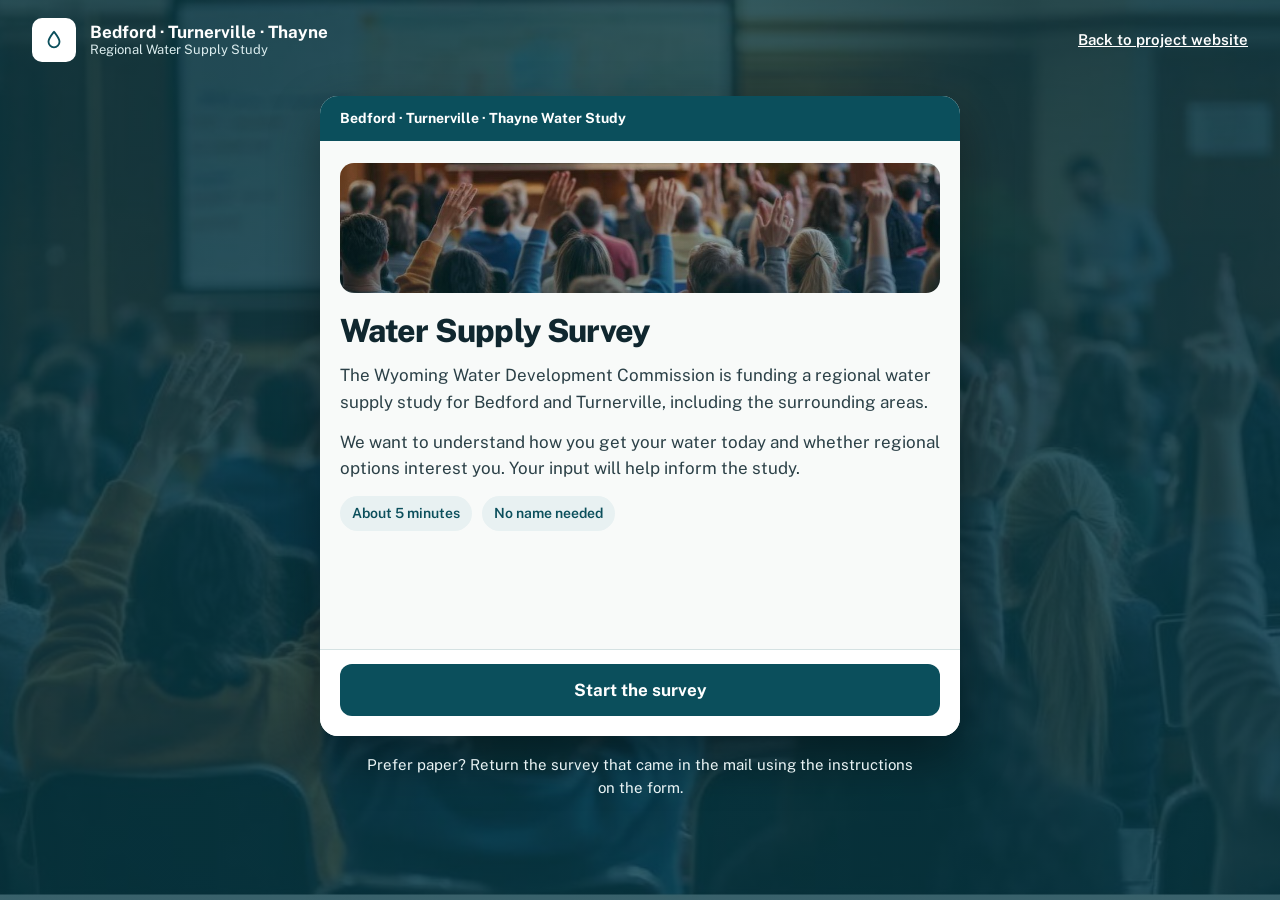
==== survey/index.html @ 4b42e304 "Add site, survey and Apps Script" ====
<!DOCTYPE html>
<html lang="en">
<head>
<meta charset="utf-8">
<meta name="viewport" content="width=device-width, initial-scale=1">
<title>Water Supply Survey · Bedford · Turnerville · Thayne Water Study</title>
<meta name="description" content="A 5-minute, anonymous survey about water supply in Bedford, Turnerville and Thayne, Wyoming.">
<meta name="robots" content="noindex">
<link rel="icon" href="../assets/img/favicon.svg" type="image/svg+xml">
<link rel="preconnect" href="https://fonts.googleapis.com">
<link rel="preconnect" href="https://fonts.gstatic.com" crossorigin>
<link href="https://fonts.googleapis.com/css2?family=Public+Sans:wght@400;500;600;700;800&display=swap" rel="stylesheet">
<link rel="stylesheet" href="../assets/css/site.css">
</head>
<body class="survey-page">
<a class="skip-link" href="#sv">Skip to survey</a>
<div class="sv-top on-dark">
  <a class="brand" href="../" aria-label="Project home">
    <span class="brand-mark"><svg width="22" height="22" viewBox="0 0 24 24" fill="none" stroke="#0B4F5C" stroke-width="2" stroke-linecap="round" stroke-linejoin="round" aria-hidden="true"><path d="M12 3c3.5 4.5 6 7.5 6 11a6 6 0 0 1-12 0c0-3.5 2.5-6.5 6-11z"/></svg></span>
    <span class="brand-text"><span class="brand-name">Bedford · Turnerville · Thayne</span><span class="brand-sub">Regional Water Supply Study</span></span>
  </a>
  <a class="back" href="../">Back to project website</a>
</div>
<div class="sv-wrap on-dark">
  <div class="sv-card" style="color:var(--ink)">
    <div class="sv-bar" aria-hidden="true">Bedford · Turnerville · Thayne Water Study</div>
    <div id="sv" aria-live="polite">
      <noscript><div class="sv-body"><h1>This survey needs JavaScript</h1><p>Please turn on JavaScript, or return the mailed paper survey. Questions? Email <a href="mailto:survey@bedfordturnervillewater.com">survey@bedfordturnervillewater.com</a>.</p></div></noscript>
    </div>
  </div>
  <p class="sv-paper">Prefer paper? Return the survey that came in the mail using the instructions on the form.</p>
</div>
<script src="../assets/js/config.js"></script>
<script src="../assets/js/survey.js"></script>
</body>
</html>
---- assets/css/site.css ----
/* Bedford · Turnerville · Thayne Water Study — shared styles */
:root{
  --ink:#10272F; --deep:#0B4F5C; --teal:#0F7482; --wash:#E8F1F2; --ground:#F8FAF9;
  --line:#D5E2E3; --muted:#43575D; --body:#2B4047; --amber:#F2B24C; --error:#B3261E; --field:#9DB5B9;
}
*,*::before,*::after{box-sizing:border-box}
html{scroll-behavior:smooth}
@media (prefers-reduced-motion:reduce){html{scroll-behavior:auto}*{transition:none!important}}
body{margin:0;font-family:'Public Sans',system-ui,-apple-system,'Segoe UI',Roboto,Arial,sans-serif;color:var(--ink);background:var(--ground);line-height:1.5;-webkit-text-size-adjust:100%}
img,svg{max-width:100%}
a{color:var(--teal)}
a:hover{color:var(--deep)}
:focus-visible{outline:3px solid var(--deep);outline-offset:2px}
.on-dark :focus-visible{outline-color:var(--amber)}
.skip-link{position:absolute;left:-9999px;top:8px;background:#fff;color:var(--ink);padding:10px 16px;border-radius:8px;z-index:100;font-weight:700}
.skip-link:focus{left:8px}
.wrap{max-width:1180px;margin:0 auto;padding:0 32px}

/* Header */
.site-header{background:#fff;border-bottom:1px solid var(--line)}
.site-header .wrap{display:flex;flex-wrap:wrap;align-items:center;justify-content:space-between;gap:16px;padding-top:16px;padding-bottom:16px}
.brand{display:flex;align-items:center;gap:14px;text-decoration:none;color:var(--ink)}
.brand:hover{color:var(--ink)}
.brand-mark{width:44px;height:44px;border-radius:10px;background:var(--deep);display:flex;align-items:center;justify-content:center;flex:0 0 auto}
.brand-text{display:flex;flex-direction:column;line-height:1.2}
.brand-name{font-size:17px;font-weight:700}
.brand-sub{font-size:13px;color:var(--muted)}
.nav{display:flex;flex-wrap:wrap;align-items:center;gap:26px;font-size:15px;font-weight:500}
.nav a:not(.btn){color:var(--ink);text-decoration:none}
.nav a:not(.btn):hover{text-decoration:underline}

/* Buttons */
.btn{display:inline-block;text-align:center;font-family:inherit;font-weight:700;text-decoration:none;border-radius:10px;border:2px solid transparent;cursor:pointer;line-height:1.2}
.btn-sm{padding:11px 20px;font-size:15px;border-radius:8px}
.btn-lg{padding:16px 28px;font-size:17px}
.btn-deep{background:var(--deep);color:#fff}
.btn-deep:hover{background:#093E49;color:#fff}
.btn-amber{background:var(--amber);color:var(--ink)}
.btn-amber:hover{background:#F5BE66;color:var(--ink)}
.btn-outline{border-color:#9FD6DD;color:#fff;font-weight:600}
.btn-outline:hover{background:rgba(255,255,255,.12);color:#fff}

/* Hero */
.hero{position:relative;overflow:hidden;background-color:var(--deep);
  background-image:linear-gradient(90deg,rgba(8,58,70,.95) 0%,rgba(8,58,70,.88) 45%,rgba(8,58,70,.35) 60%,rgba(8,58,70,.12) 100%),url("../img/hero-splash.jpg");
  background-position:center,43% center;background-size:cover,cover;background-repeat:no-repeat}
.hero .wrap{position:relative;z-index:2;display:flex;flex-wrap:wrap;align-items:center;gap:48px;padding-top:72px;padding-bottom:150px}
.hero-copy{flex:1 1 520px;min-width:0}
.eyebrow{margin:0 0 14px;font-size:13px;font-weight:700;letter-spacing:.12em;text-transform:uppercase;color:var(--teal)}
.hero .eyebrow{color:#9FD6DD;font-size:14px;margin-bottom:16px}
.hero h1{margin:0 0 22px;font-size:54px;line-height:1.08;font-weight:800;color:#fff;letter-spacing:-.02em}
.hero-lede{margin:0 0 34px;font-size:19px;line-height:1.55;color:#DCEDEF;max-width:560px}
.hero-actions{display:flex;flex-wrap:wrap;gap:14px}
.qr-card{flex:0 0 300px;background:#fff;border-radius:16px;padding:26px;display:flex;flex-direction:column;align-items:center;gap:12px;box-shadow:0 12px 32px rgba(7,40,48,.35);text-align:center}
.qr-card img{width:176px;height:176px;display:block}
.qr-title{margin:0;font-size:16px;font-weight:700}
.qr-note{margin:0;font-size:13px;color:var(--muted);line-height:1.4}
.qr-url{margin:0;font-size:13px;font-weight:700;color:var(--teal);white-space:nowrap}
.hero-mtn{position:absolute;left:0;bottom:-1px;width:100%;height:140px;z-index:1;display:block}

/* Sections */
.section{padding:56px 0 24px}
.section h2{margin:0 0 18px;font-size:34px;line-height:1.15;font-weight:800;letter-spacing:-.01em}
.section h2.h2-sm{font-size:30px;margin-bottom:28px}
.about{display:flex;flex-wrap:wrap;gap:56px}
.about-copy{flex:1 1 480px;min-width:0}
.about-copy p{margin:0 0 16px;font-size:18px;line-height:1.65;color:var(--body)}
.systems{flex:1 1 400px;min-width:0;background:#fff;border:1px solid var(--line);border-radius:16px;padding:28px}
.systems h3{margin:0 0 6px;font-size:20px;font-weight:700}
.systems .sub{margin:0 0 18px;font-size:15px;color:var(--muted)}
.systems ul{list-style:none;margin:0;padding:0}
.systems li{display:flex;justify-content:space-between;align-items:center;gap:12px;padding:14px 0;border-top:1px solid #E1ECED;font-size:17px;font-weight:600}
.tag{font-size:13px;font-weight:600;color:var(--deep);background:var(--wash);padding:4px 10px;border-radius:999px;white-space:nowrap}
.grid-3{display:grid;grid-template-columns:repeat(3,minmax(0,1fr));gap:22px}
.grid-2{display:grid;grid-template-columns:repeat(2,minmax(0,1fr));gap:22px}
.tile{background:var(--wash);border-radius:14px;padding:26px}
.tile h3{margin:0 0 10px;font-size:20px;font-weight:700}
.tile p{margin:0;font-size:16px;line-height:1.6;color:var(--body)}
.step{background:#fff;border:1px solid var(--line);border-radius:14px;padding:26px;display:flex;gap:20px}
.step-num{flex:0 0 44px;height:44px;border-radius:50%;background:var(--deep);color:#fff;font-weight:700;font-size:18px;display:flex;align-items:center;justify-content:center}
.step h3{margin:0 0 8px;font-size:20px;font-weight:700}
.step p{margin:0 0 14px;font-size:16px;line-height:1.55;color:var(--body)}
.step p:last-child{margin-bottom:0}
.step a.go{font-size:16px;font-weight:700}
.faq{display:flex;flex-wrap:wrap;gap:56px}
.faq-side{flex:1 1 280px;min-width:0}
.faq-side p{margin:0;font-size:16px;line-height:1.6;color:var(--muted)}
.faq-mail{display:inline-block;margin-top:14px;font-size:17px;font-weight:700;word-break:break-all}
.faq-list{flex:2 1 560px;min-width:0}
.qa{padding:20px 0;border-top:1px solid var(--line)}
.qa:last-child{border-bottom:1px solid var(--line)}
.qa h3{margin:0 0 8px;font-size:18px;font-weight:700}
.qa p{margin:0;font-size:16px;line-height:1.6;color:var(--body)}
.contact{padding:56px 0 64px}
.contact-band{border-radius:18px;overflow:hidden;padding:40px;display:flex;flex-wrap:wrap;align-items:center;justify-content:space-between;gap:28px;background-color:var(--deep);
  background-image:linear-gradient(rgba(8,58,70,.88),rgba(8,58,70,.88)),url("../img/waterfall.jpg");background-size:cover;background-position:center}
.contact-band h2{margin:0 0 10px;font-size:28px;font-weight:800;color:#fff}
.contact-band p{margin:0;font-size:17px;line-height:1.6;color:#DCEDEF}
.contact-band a:not(.btn){color:#fff;font-weight:700}
.contact-copy{flex:1 1 420px;min-width:0}
.site-footer{background:var(--ink)}
.site-footer .wrap{padding-top:32px;padding-bottom:32px;display:flex;flex-wrap:wrap;justify-content:space-between;gap:20px;font-size:14px;line-height:1.6;color:#B9CDD1}
.site-footer a{color:#fff}

/* ---------- Survey ---------- */
.survey-page{min-height:100vh;background-color:var(--deep);
  background-image:linear-gradient(rgba(8,58,70,.8),rgba(8,58,70,.8)),url("../img/public-meeting.jpg");background-size:cover;background-position:center;background-attachment:fixed}
.sv-top{padding:18px 32px;display:flex;flex-wrap:wrap;align-items:center;justify-content:space-between;gap:12px}
.sv-top .brand{color:#fff}
.sv-top .brand-mark{background:#fff}
.sv-top .brand-sub{color:#DCEDEF}
.sv-top a.back{color:#fff;font-size:15px;font-weight:600}
.sv-wrap{display:flex;flex-direction:column;align-items:center;gap:18px;padding:16px 24px 56px}
.sv-card{width:100%;max-width:640px;background:var(--ground);border-radius:18px;overflow:hidden;box-shadow:0 20px 50px rgba(0,0,0,.4);display:flex;flex-direction:column;min-height:640px}
.sv-bar{background:var(--deep);padding:12px 20px;display:flex;align-items:center;gap:10px;font-size:14px;font-weight:700;color:#fff}
.sv-paper{margin:0;font-size:15px;line-height:1.5;color:#EAF4F5;text-align:center;max-width:560px}
#sv{display:flex;flex-direction:column;flex:1 1 auto}
.sv-progress{padding:16px 20px 0}
.sv-count{margin:0 0 8px;font-size:14px;font-weight:600;color:var(--muted)}
.sv-track{height:8px;background:#E1ECED;border-radius:999px;overflow:hidden}
.sv-track span{display:block;height:8px;border-radius:999px;background:var(--deep)}
.sv-body{flex:1 1 auto;padding:22px 20px}
.sv-body h1{margin:0 0 8px;font-size:24px;line-height:1.22;font-weight:800;letter-spacing:-.01em}
.sv-body h1:focus{outline:none}
.sv-body .big{font-size:32px;line-height:1.1;letter-spacing:-.02em;margin-bottom:14px}
.sv-body p{margin:0 0 14px;font-size:17px;line-height:1.55;color:var(--body)}
.sv-help{font-size:15px!important;color:var(--muted)!important;margin-bottom:4px!important}
.sv-photo{height:130px;border-radius:14px;margin-bottom:20px;background-color:var(--deep);
  background-image:linear-gradient(rgba(8,58,70,.12),rgba(8,58,70,.4)),url("../img/public-meeting.jpg");background-size:cover;background-position:center}
.sv-chips{display:flex;gap:10px;flex-wrap:wrap;margin:6px 0 24px}
.sv-chip{font-size:14px;font-weight:600;color:var(--deep);background:var(--wash);padding:7px 12px;border-radius:999px}
fieldset.sv-fs{border:0;margin:0;padding:0;min-width:0}
.sv-fs legend{padding:0;width:100%}
.sv-opts{display:flex;flex-direction:column;gap:10px;margin-top:16px}
.sv-opt{display:flex;align-items:flex-start;gap:14px;padding:16px;border-radius:12px;cursor:pointer;font-size:16px;line-height:1.4;font-weight:500;border:2px solid var(--line);background:#fff}
.sv-opt input{width:22px;height:22px;margin:0;flex:0 0 22px;accent-color:var(--deep)}
.sv-opt.is-on{border-color:var(--deep);background:var(--wash)}
.sv-opt:focus-within{outline:3px solid var(--deep);outline-offset:2px}
.sv-yn{display:flex;gap:10px}
.sv-yn .sv-opt{flex:1 1 0;align-items:center;padding:14px;font-weight:600;border-color:var(--field)}
.sv-yn .sv-opt.is-on{border-color:var(--deep)}
.sv-field{display:block;margin-top:14px;font-size:15px;font-weight:600}
.sv-field input,.sv-field textarea{display:block;width:100%;margin-top:6px;padding:10px 14px;font-family:inherit;font-size:16px;line-height:1.45;border:2px solid var(--field);border-radius:10px;background:#fff;color:var(--ink)}
.sv-field input{min-height:48px}
.sv-field textarea{padding:12px 14px;resize:vertical}
.sv-field input[aria-invalid="true"]{border-color:var(--error)}
.sv-err{margin:8px 0 0!important;font-size:14px!important;line-height:1.4!important;font-weight:600;color:var(--error)!important}
.sv-optional{margin-top:22px;padding:16px;background:var(--wash);border-radius:12px}
.sv-optional .t{margin:0 0 4px;font-size:16px;font-weight:700;color:var(--ink)}
.sv-optional .s{margin:0 0 12px;font-size:14px!important;line-height:1.5;color:var(--body)}
.sv-optional legend.q{padding:0;margin:14px 0 8px;font-size:15px;font-weight:600}
.sv-foot{display:flex;gap:12px;padding:14px 20px 20px;background:#fff;border-top:1px solid var(--line);position:sticky;bottom:0}
.sv-btn{min-height:52px;border:0;border-radius:12px;background:var(--deep);color:#fff;font-family:inherit;font-size:17px;font-weight:700;cursor:pointer;flex:1 1 auto;padding:0 18px}
.sv-btn:hover:not(:disabled){background:#093E49}
.sv-btn:disabled{opacity:.45;cursor:not-allowed}
.sv-btn.ghost{background:#fff;color:var(--deep);border:2px solid var(--deep);flex:0 0 112px}
.sv-btn.wide{width:100%;flex:0 0 auto}
.sv-send-err{margin:0 0 12px!important;padding:12px 14px;border-radius:10px;background:#FDECEA;color:var(--error)!important;font-size:15px!important;font-weight:600}
.sv-done{width:64px;height:64px;border-radius:50%;background:var(--wash);display:flex;align-items:center;justify-content:center;margin-bottom:22px}
.sv-link{display:block;text-align:center;min-height:52px;line-height:52px;border-radius:12px;background:var(--deep);color:#fff;text-decoration:none;font-size:17px;font-weight:700}
.sv-link:hover{background:#093E49;color:#fff}
.sv-hp{position:absolute;left:-9999px;width:1px;height:1px;overflow:hidden}

/* ---------- Responsive ---------- */
@media (max-width:900px){
  .grid-3,.grid-2{grid-template-columns:minmax(0,1fr)}
  .hero h1{font-size:40px}
}
@media (max-width:760px){
  .wrap{padding:0 20px}
  .nav a:not(.btn){display:none}
  .site-header .wrap{flex-wrap:nowrap}
  .brand-sub{display:none}
  .hero{background-image:linear-gradient(rgba(8,58,70,.9),rgba(8,58,70,.78)),url("../img/hero-splash.jpg");background-position:center,56% center}
  .hero .wrap{padding-top:36px;padding-bottom:96px;gap:0}
  .hero h1{font-size:34px;line-height:1.1;margin-bottom:16px}
  .hero-lede{font-size:16px;margin-bottom:24px}
  .hero-actions .btn{display:block;width:100%}
  .hero-actions{gap:12px}
  .hero-mtn{height:70px}
  .qr-card{display:none}
  .section{padding:36px 0 8px}
  .section h2{font-size:26px}
  .section h2.h2-sm{font-size:26px;margin-bottom:16px}
  .about,.faq{gap:28px}
  .about-copy p{font-size:16px}
  .systems{padding:20px}
  .step{padding:18px;gap:14px}
  .contact{padding:36px 0 40px}
  .contact-band{padding:24px;border-radius:14px}
  .contact-band h2{font-size:22px}
  .contact-band .btn{display:block;width:100%}
  .site-footer .wrap{padding-top:24px;padding-bottom:24px;font-size:13px}
  /* survey: full-screen on phones */
  .survey-page{background-image:none;background-color:var(--ground)}
  .sv-top{display:none}
  .sv-wrap{padding:0;gap:0}
  .sv-card{max-width:none;border-radius:0;box-shadow:none;min-height:100vh;min-height:100dvh}
  .sv-paper{display:none}
}
@media print{.site-header .nav,.qr-card,.sv-foot{display:none}}
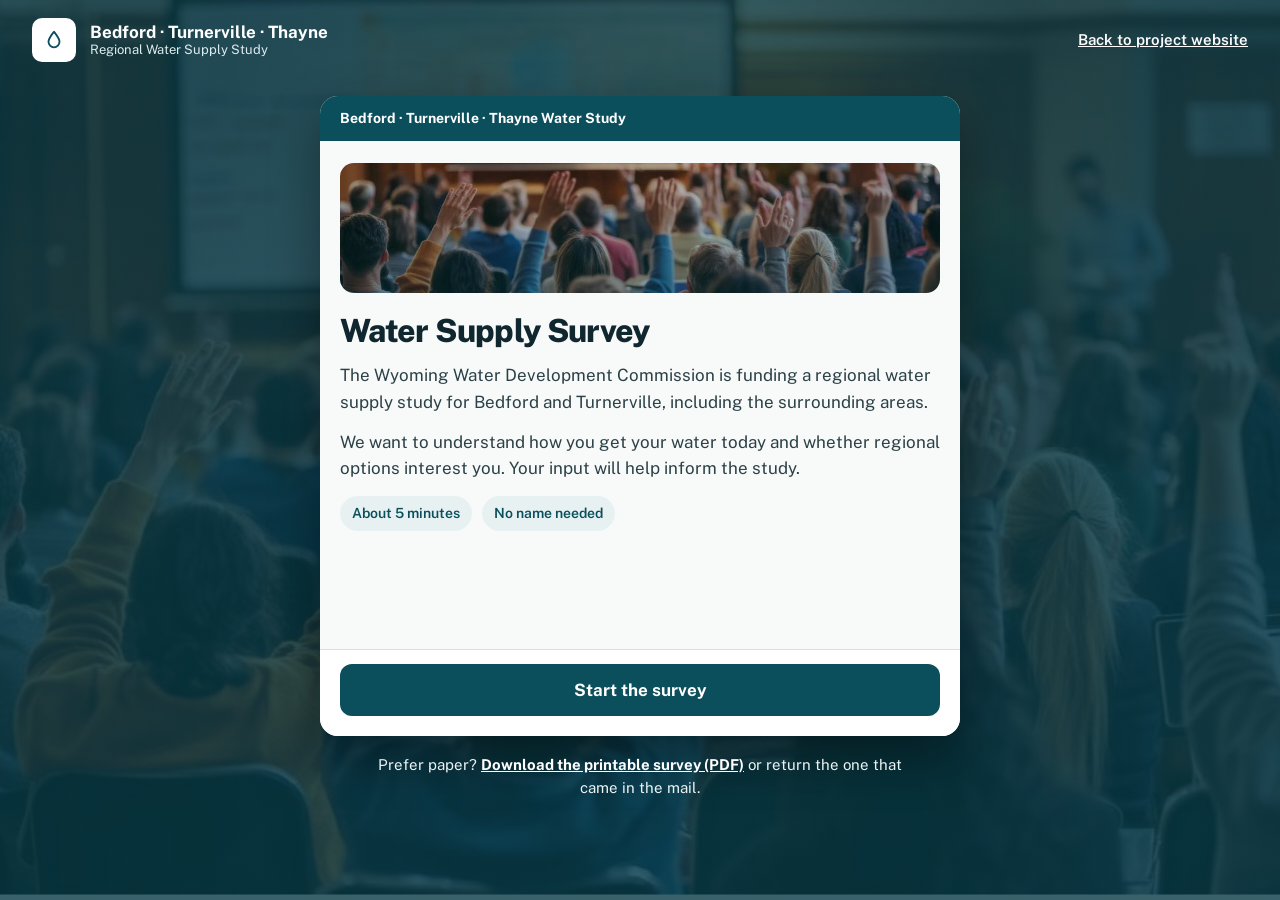
==== commit 4118d08f: "Add boundary map and printable survey." ====
--- a/survey/index.html
+++ b/survey/index.html
@@ -28,7 +28,7 @@
       <noscript><div class="sv-body"><h1>This survey needs JavaScript</h1><p>Please turn on JavaScript, or return the mailed paper survey. Questions? Email <a href="mailto:survey@bedfordturnervillewater.com">survey@bedfordturnervillewater.com</a>.</p></div></noscript>
     </div>
   </div>
-  <p class="sv-paper">Prefer paper? Return the survey that came in the mail using the instructions on the form.</p>
+  <p class="sv-paper">Prefer paper? <a href="../assets/docs/Bedford-Turnerville-Water-Survey-Printable.pdf" style="color:#fff;font-weight:700">Download the printable survey (PDF)</a> or return the one that came in the mail.</p>
 </div>
 <script src="../assets/js/config.js"></script>
 <script src="../assets/js/survey.js"></script>
--- a/assets/css/site.css
+++ b/assets/css/site.css
@@ -101,6 +101,46 @@
 .site-footer{background:var(--ink)}
 .site-footer .wrap{padding-top:32px;padding-bottom:32px;display:flex;flex-wrap:wrap;justify-content:space-between;gap:20px;font-size:14px;line-height:1.6;color:#B9CDD1}
 .site-footer a{color:#fff}
+
+/* ---------- Planning boundary map ---------- */
+.map-lede{margin:0 0 28px;font-size:18px;line-height:1.6;color:var(--body);max-width:760px}
+.mapx{display:grid;grid-template-columns:320px minmax(0,1fr);gap:28px;align-items:start}
+.mapx-side h3{margin:0 0 12px;font-size:18px;font-weight:700}
+.mapx-list{display:flex;flex-direction:column;gap:10px}
+.mapx-btn{display:flex;align-items:center;gap:14px;width:100%;text-align:left;padding:14px 16px;border-radius:12px;border:2px solid var(--line);background:#fff;font-family:inherit;font-size:16px;color:var(--ink);cursor:pointer;min-height:56px}
+.mapx-btn strong{display:block;font-weight:700;line-height:1.25}
+.mapx-btn .sub{display:block;font-size:14px;color:var(--muted);margin-top:2px}
+.mapx-btn:hover{border-color:var(--teal)}
+.mapx-btn[aria-pressed="true"]{border-color:var(--deep);background:var(--wash)}
+.sw{flex:0 0 22px;height:22px;border-radius:6px;border:3px solid;background:#fff}
+.sw-regional{border-color:#E8573F}.sw-thayne{border-color:#1F8FEA}.sw-bedford{border-color:#34B24A}.sw-turnerville{border-color:#EE8A1E}
+.mapx-link{display:inline-block;margin:16px 18px 0 0;padding:0;border:0;background:none;font-family:inherit;font-size:16px;font-weight:700;color:var(--teal);text-decoration:underline;cursor:pointer}
+.mapx-link:hover{color:var(--deep)}
+.mapx-note{margin:18px 0 0;font-size:14px;line-height:1.5;color:var(--muted)}
+.mapx-status{margin:12px 0 0;font-size:15px;font-weight:600;color:var(--deep);min-height:1.5em}
+.mapx-frame{position:relative;background:#0f2a30;border-radius:16px;overflow:hidden;border:1px solid var(--line)}
+.mapx-frame:fullscreen{border-radius:0;border:0}
+.mapx-view{position:relative;height:min(78vh,780px);overflow:hidden;cursor:grab;touch-action:pan-y;user-select:none;-webkit-user-select:none;outline-offset:-3px}
+.mapx-frame:fullscreen .mapx-view{height:100vh}
+.mapx-view.is-zoomed:active{cursor:grabbing}
+.mapx-stage{position:absolute;left:0;top:0;width:2306px;height:2696px;transform-origin:0 0;will-change:transform}
+.mapx-stage.anim{transition:transform .5s cubic-bezier(.2,.7,.2,1)}
+.mapx-stage img{position:absolute;left:0;top:0;width:2306px;height:2696px;max-width:none;pointer-events:none}
+.mapx-stage .base{transition:filter .35s}
+.mapx-stage.dim .base{filter:brightness(.5) saturate(.6)}
+.mapx-stage .ov{opacity:0;transition:opacity .35s}
+.mapx-stage .ov.on{opacity:1}
+.mapx-tools{position:absolute;right:14px;top:14px;display:flex;flex-direction:column;gap:8px}
+.mapx-tools button{width:44px;height:44px;border-radius:10px;border:0;background:#fff;color:var(--ink);font-family:inherit;font-size:24px;font-weight:700;line-height:1;cursor:pointer;box-shadow:0 2px 8px rgba(0,0,0,.35);display:flex;align-items:center;justify-content:center}
+.mapx-tools button:hover{background:var(--wash)}
+.mapx-tools button[hidden]{display:none}
+.mapx-hint{position:absolute;left:50%;bottom:16px;transform:translateX(-50%);margin:0;padding:8px 14px;border-radius:999px;background:rgba(16,39,47,.88);color:#fff;font-size:14px;font-weight:600;opacity:0;transition:opacity .2s;pointer-events:none;white-space:nowrap}
+.mapx-hint.show{opacity:1}
+@media (max-width:900px){
+  .mapx{grid-template-columns:minmax(0,1fr)}
+  .mapx-view{height:70vh;min-height:420px}
+}
+@media (max-width:760px){.map-lede{font-size:16px}.mapx-hint{display:none}}
 
 /* ---------- Survey ---------- */
 .survey-page{min-height:100vh;background-color:var(--deep);
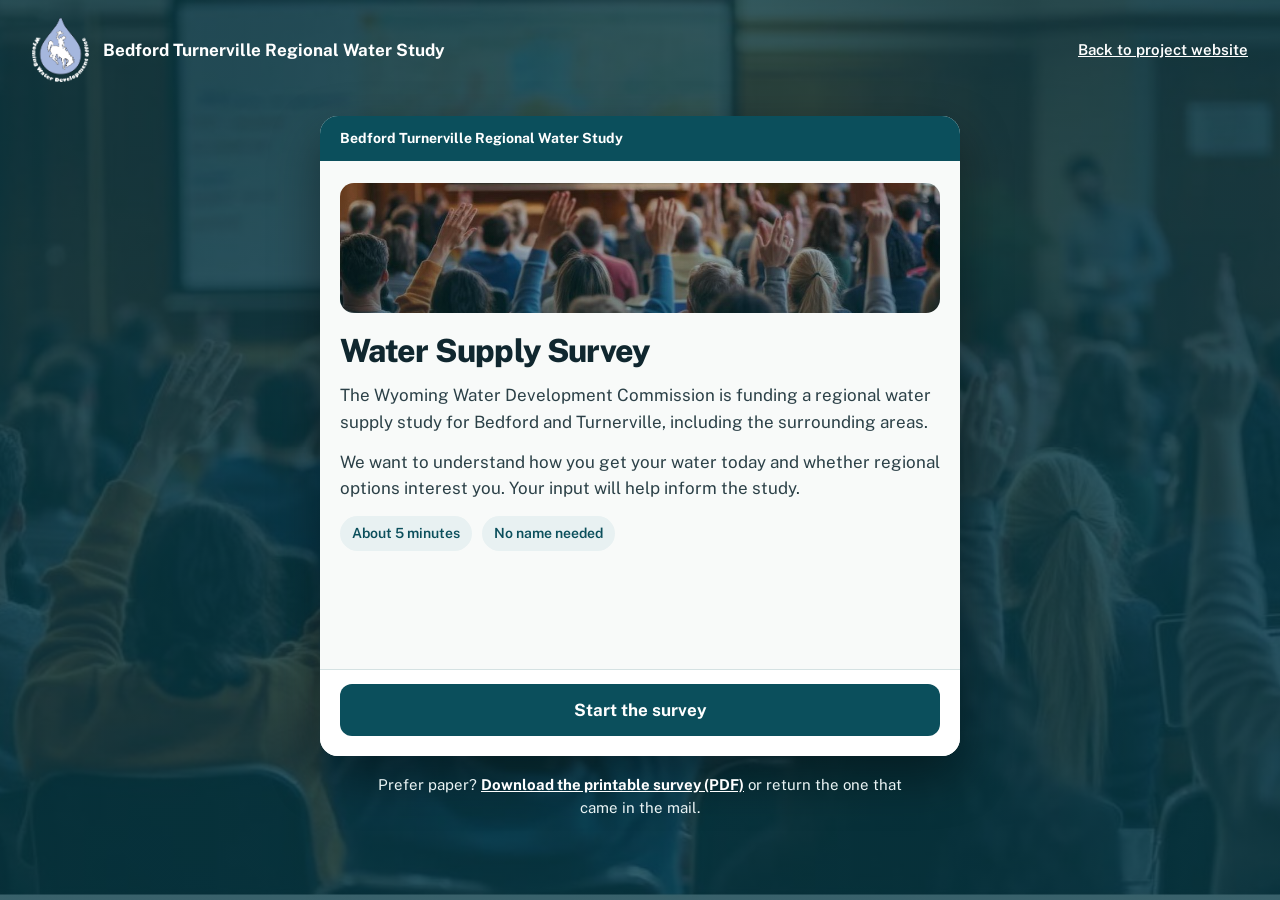
==== commit 76373976: "WWDO logo, new header text, new return addres" ====
--- a/survey/index.html
+++ b/survey/index.html
@@ -3,7 +3,7 @@
 <head>
 <meta charset="utf-8">
 <meta name="viewport" content="width=device-width, initial-scale=1">
-<title>Water Supply Survey · Bedford · Turnerville · Thayne Water Study</title>
+<title>Water Supply Survey · Bedford Turnerville Regional Water Study</title>
 <meta name="description" content="A 5-minute, anonymous survey about water supply in Bedford, Turnerville and Thayne, Wyoming.">
 <meta name="robots" content="noindex">
 <link rel="icon" href="../assets/img/favicon.svg" type="image/svg+xml">
@@ -16,14 +16,14 @@
 <a class="skip-link" href="#sv">Skip to survey</a>
 <div class="sv-top on-dark">
   <a class="brand" href="../" aria-label="Project home">
-    <span class="brand-mark"><svg width="22" height="22" viewBox="0 0 24 24" fill="none" stroke="#0B4F5C" stroke-width="2" stroke-linecap="round" stroke-linejoin="round" aria-hidden="true"><path d="M12 3c3.5 4.5 6 7.5 6 11a6 6 0 0 1-12 0c0-3.5 2.5-6.5 6-11z"/></svg></span>
-    <span class="brand-text"><span class="brand-name">Bedford · Turnerville · Thayne</span><span class="brand-sub">Regional Water Supply Study</span></span>
+    <span class="brand-mark"><img class="brand-logo" src="../assets/img/wwdo-logo.png" width="53" height="60" alt="Wyoming Water Development Office"></span>
+    <span class="brand-text"><span class="brand-name">Bedford Turnerville Regional Water Study</span></span>
   </a>
   <a class="back" href="../">Back to project website</a>
 </div>
 <div class="sv-wrap on-dark">
   <div class="sv-card" style="color:var(--ink)">
-    <div class="sv-bar" aria-hidden="true">Bedford · Turnerville · Thayne Water Study</div>
+    <div class="sv-bar" aria-hidden="true">Bedford Turnerville Regional Water Study</div>
     <div id="sv" aria-live="polite">
       <noscript><div class="sv-body"><h1>This survey needs JavaScript</h1><p>Please turn on JavaScript, or return the mailed paper survey. Questions? Email <a href="mailto:survey@bedfordturnervillewater.com">survey@bedfordturnervillewater.com</a>.</p></div></noscript>
     </div>
--- a/assets/css/site.css
+++ b/assets/css/site.css
@@ -21,7 +21,8 @@
 .site-header .wrap{display:flex;flex-wrap:wrap;align-items:center;justify-content:space-between;gap:16px;padding-top:16px;padding-bottom:16px}
 .brand{display:flex;align-items:center;gap:14px;text-decoration:none;color:var(--ink)}
 .brand:hover{color:var(--ink)}
-.brand-mark{width:44px;height:44px;border-radius:10px;background:var(--deep);display:flex;align-items:center;justify-content:center;flex:0 0 auto}
+.brand-mark{height:64px;padding:5px 7px;border-radius:12px;background:var(--deep);display:flex;align-items:center;justify-content:center;flex:0 0 auto}
+.brand-logo{height:100%;width:auto;display:block}
 .brand-text{display:flex;flex-direction:column;line-height:1.2}
 .brand-name{font-size:17px;font-weight:700}
 .brand-sub{font-size:13px;color:var(--muted)}
@@ -147,7 +148,7 @@
   background-image:linear-gradient(rgba(8,58,70,.8),rgba(8,58,70,.8)),url("../img/public-meeting.jpg");background-size:cover;background-position:center;background-attachment:fixed}
 .sv-top{padding:18px 32px;display:flex;flex-wrap:wrap;align-items:center;justify-content:space-between;gap:12px}
 .sv-top .brand{color:#fff}
-.sv-top .brand-mark{background:#fff}
+.sv-top .brand-mark{background:transparent;padding:0}
 .sv-top .brand-sub{color:#DCEDEF}
 .sv-top a.back{color:#fff;font-size:15px;font-weight:600}
 .sv-wrap{display:flex;flex-direction:column;align-items:center;gap:18px;padding:16px 24px 56px}
@@ -211,6 +212,10 @@
   .nav a:not(.btn){display:none}
   .site-header .wrap{flex-wrap:nowrap}
   .brand-sub{display:none}
+  .brand-mark{height:54px}
+  .brand-text{min-width:0}
+  .site-header .btn{white-space:nowrap;padding:10px 14px;font-size:14px}
+  .brand-name{font-size:15px;line-height:1.2}
   .hero{background-image:linear-gradient(rgba(8,58,70,.9),rgba(8,58,70,.78)),url("../img/hero-splash.jpg");background-position:center,56% center}
   .hero .wrap{padding-top:36px;padding-bottom:96px;gap:0}
   .hero h1{font-size:34px;line-height:1.1;margin-bottom:16px}
@@ -239,3 +244,24 @@
   .sv-paper{display:none}
 }
 @media print{.site-header .nav,.qr-card,.sv-foot{display:none}}
+
+/* ---------- Paper entry page (team only) ---------- */
+.entry-page{background:var(--ground)}
+.en-head{background:var(--deep);color:#fff;padding:26px 0 22px}
+.en-head h1{margin:0 0 6px;font-size:28px;font-weight:800}
+.en-head p{margin:0;font-size:16px;color:#DCEDEF;max-width:720px}
+.en-wrap{max-width:760px;margin:0 auto;padding:0 20px}
+#en{padding:20px 0 60px}
+.en-card{background:#fff;border:1.5px solid var(--line);border-radius:14px;padding:18px 20px;margin-bottom:14px}
+.en-card.is-skipped{background:#F1F5F5;border-style:dashed}
+.en-q{margin:0;font-size:18px;line-height:1.3;font-weight:700;display:flex;gap:10px;align-items:flex-start}
+.en-q .n{flex:0 0 28px;height:28px;border-radius:50%;background:var(--deep);color:#fff;font-size:14px;font-weight:800;display:flex;align-items:center;justify-content:center}
+.en-legend{padding:0;font-size:16px;font-weight:700}
+.en-skip{font-style:normal;font-weight:800;color:var(--deep);white-space:nowrap}
+.en-skipped{margin:0;font-size:15px;color:var(--muted);font-weight:600}
+.en-skipped[hidden],.en-other[hidden]{display:none}
+.en-note{margin:8px 0 0;font-size:14px;color:var(--muted)}
+.en-optional{background:var(--wash)}
+.en-ok{margin:0 0 12px;padding:12px 14px;border-radius:10px;background:#E3F4E5;color:#155724;font-weight:700}
+.en-actions{display:flex;gap:12px;position:sticky;bottom:0;background:var(--ground);padding:12px 0 16px}
+[hidden]{display:none!important}
